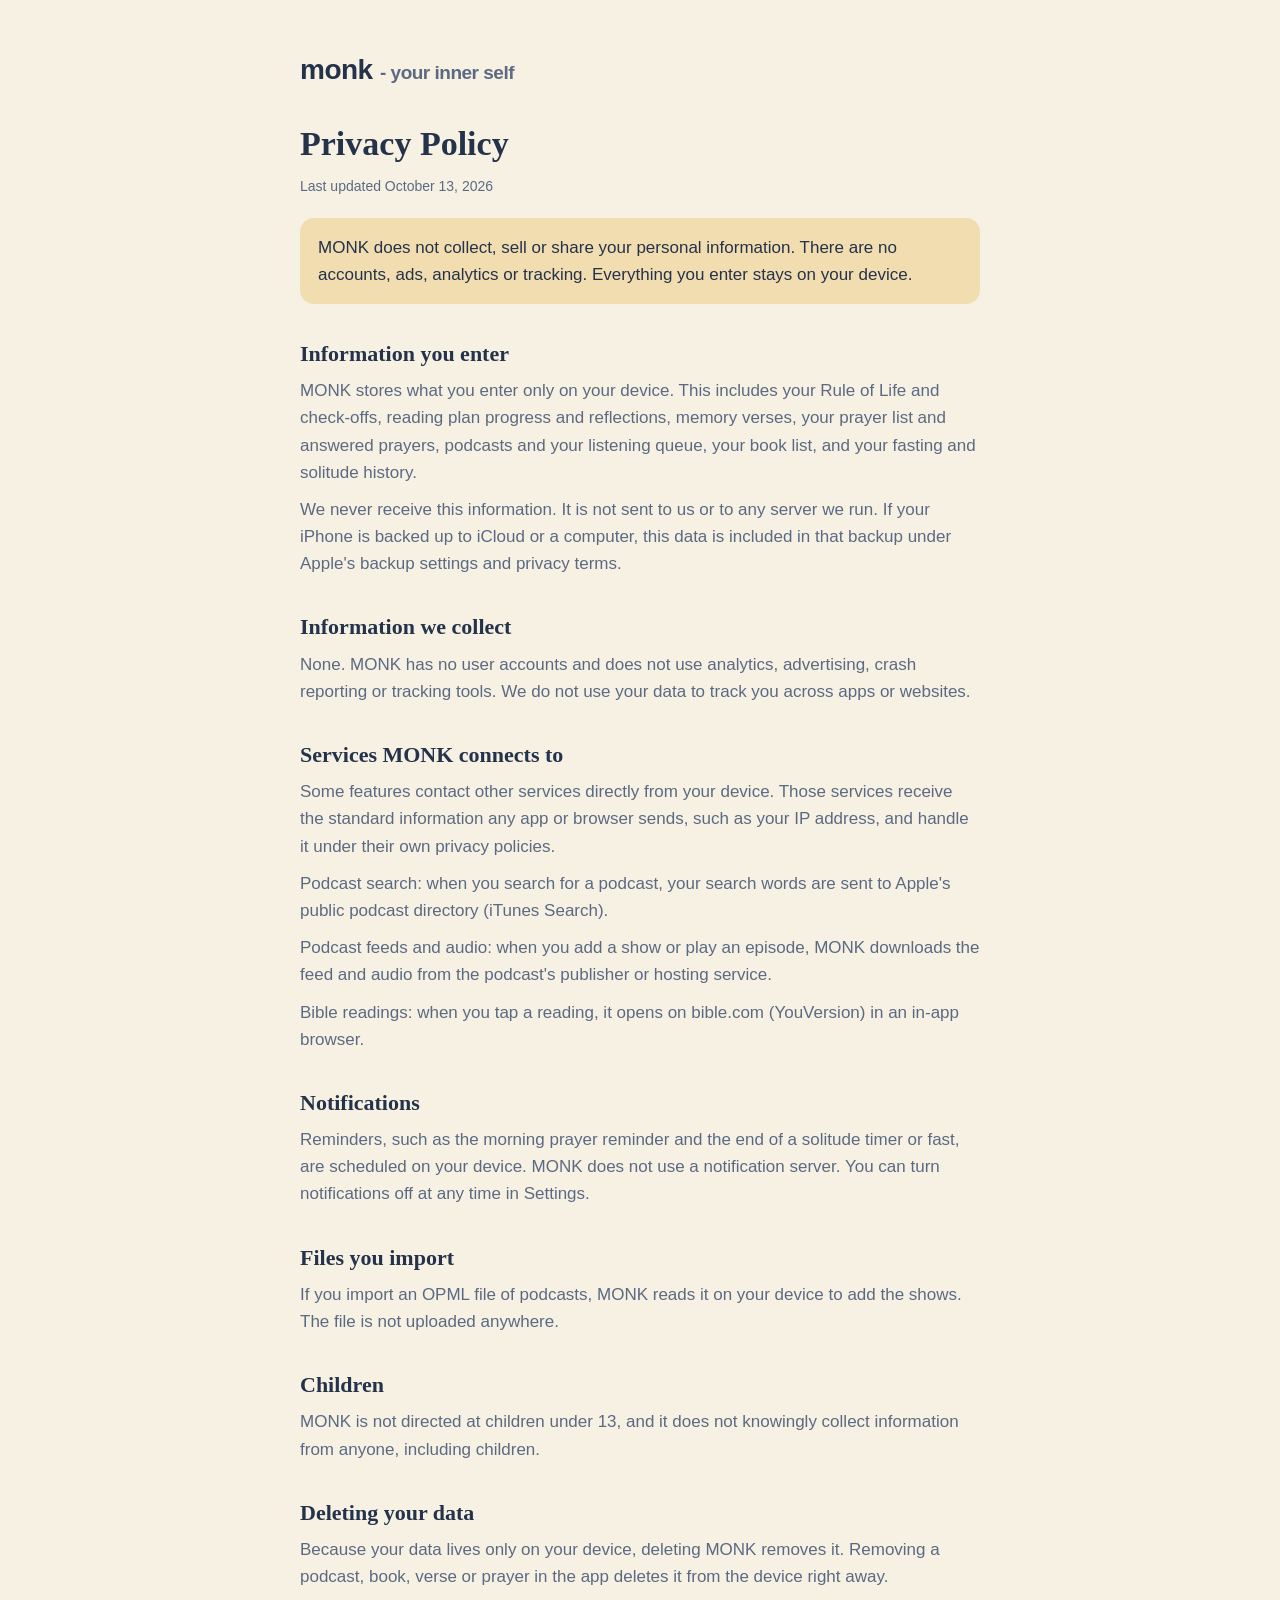
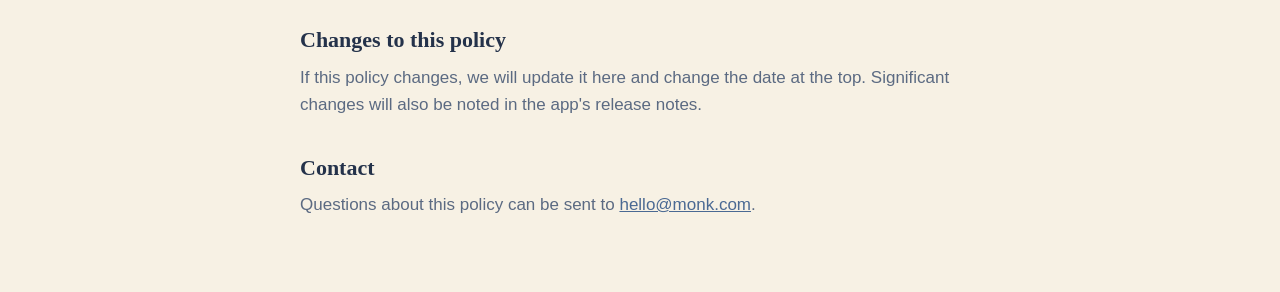
==== index.html @ 339ae99a "MONK privacy policy page Co-Authored-By: Claude Opus 5.5 <noreply@anthropic.com>" ====
<!doctype html>
<html lang="en">
<head>
<meta charset="utf-8">
<meta name="viewport" content="width=device-width, initial-scale=1">
<title>MONK Privacy Policy</title>
<meta name="description" content="Privacy policy for MONK, a Christian Rule of Life app.">
<style>
  :root { --bg:#F7F1E4; --ink:#24324A; --soft:#5B6A82; --slate:#4A6993; --vellum:#F2DDB0; }
  @media (prefers-color-scheme: dark) { :root { --bg:#18212F; --ink:#F2E8D3; --soft:#AFBCCD; --slate:#88A3C0; --vellum:#2A3850; } }
  body { margin:0; background:var(--bg); color:var(--ink); font:17px/1.6 -apple-system, BlinkMacSystemFont, "Segoe UI", sans-serif; }
  main { max-width:680px; margin:0 auto; padding:48px 20px 64px; }
  .mark { font-weight:800; font-size:28px; letter-spacing:-0.5px; }
  .mark span { font-weight:700; font-size:19px; color:var(--soft); }
  h1 { font-family: Georgia, serif; font-size:34px; margin:24px 0 4px; }
  h2 { font-family: Georgia, serif; font-size:22px; margin:32px 0 6px; }
  p { margin:0 0 10px; color:var(--soft); }
  .updated { font-size:14px; }
  .summary { background:var(--vellum); color:var(--ink); padding:16px 18px; border-radius:14px; margin:20px 0 8px; }
  a { color:var(--slate); }
</style>
</head>
<body>
<main>
  <div class="mark">monk <span>- your inner self</span></div>
  <h1>Privacy Policy</h1>
  <p class="updated">Last updated October 13, 2026</p>
  <p class="summary">MONK does not collect, sell or share your personal information. There are no accounts, ads, analytics or tracking. Everything you enter stays on your device.</p>
  <h2>Information you enter</h2>
  <p>MONK stores what you enter only on your device. This includes your Rule of Life and check-offs, reading plan progress and reflections, memory verses, your prayer list and answered prayers, podcasts and your listening queue, your book list, and your fasting and solitude history.</p>
  <p>We never receive this information. It is not sent to us or to any server we run. If your iPhone is backed up to iCloud or a computer, this data is included in that backup under Apple's backup settings and privacy terms.</p>
  <h2>Information we collect</h2>
  <p>None. MONK has no user accounts and does not use analytics, advertising, crash reporting or tracking tools. We do not use your data to track you across apps or websites.</p>
  <h2>Services MONK connects to</h2>
  <p>Some features contact other services directly from your device. Those services receive the standard information any app or browser sends, such as your IP address, and handle it under their own privacy policies.</p>
  <p>Podcast search: when you search for a podcast, your search words are sent to Apple's public podcast directory (iTunes Search).</p>
  <p>Podcast feeds and audio: when you add a show or play an episode, MONK downloads the feed and audio from the podcast's publisher or hosting service.</p>
  <p>Bible readings: when you tap a reading, it opens on bible.com (YouVersion) in an in-app browser.</p>
  <h2>Notifications</h2>
  <p>Reminders, such as the morning prayer reminder and the end of a solitude timer or fast, are scheduled on your device. MONK does not use a notification server. You can turn notifications off at any time in Settings.</p>
  <h2>Files you import</h2>
  <p>If you import an OPML file of podcasts, MONK reads it on your device to add the shows. The file is not uploaded anywhere.</p>
  <h2>Children</h2>
  <p>MONK is not directed at children under 13, and it does not knowingly collect information from anyone, including children.</p>
  <h2>Deleting your data</h2>
  <p>Because your data lives only on your device, deleting MONK removes it. Removing a podcast, book, verse or prayer in the app deletes it from the device right away.</p>
  <h2>Changes to this policy</h2>
  <p>If this policy changes, we will update it here and change the date at the top. Significant changes will also be noted in the app's release notes.</p>
  <h2>Contact</h2>
  <p>Questions about this policy can be sent to <a href="mailto:hello@monk.com">hello@monk.com</a>.</p>
</main>
</body>
</html>
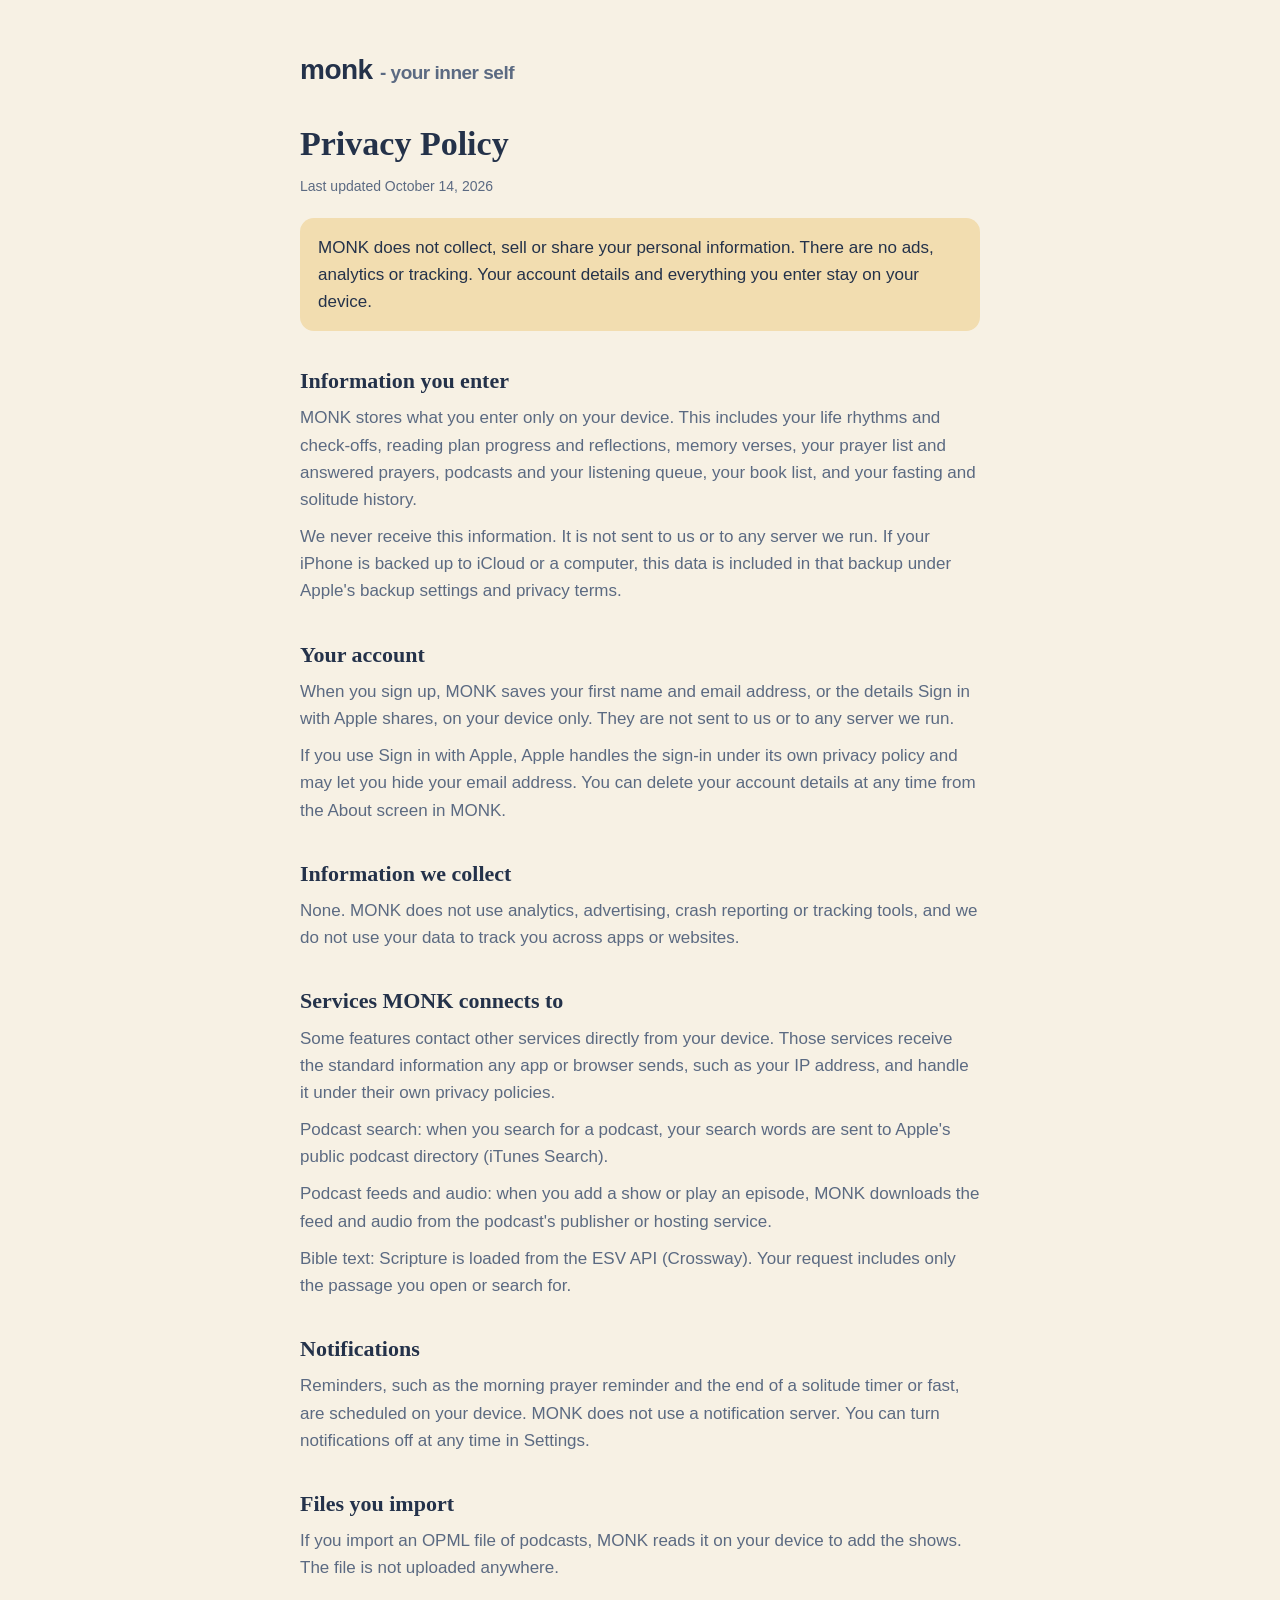
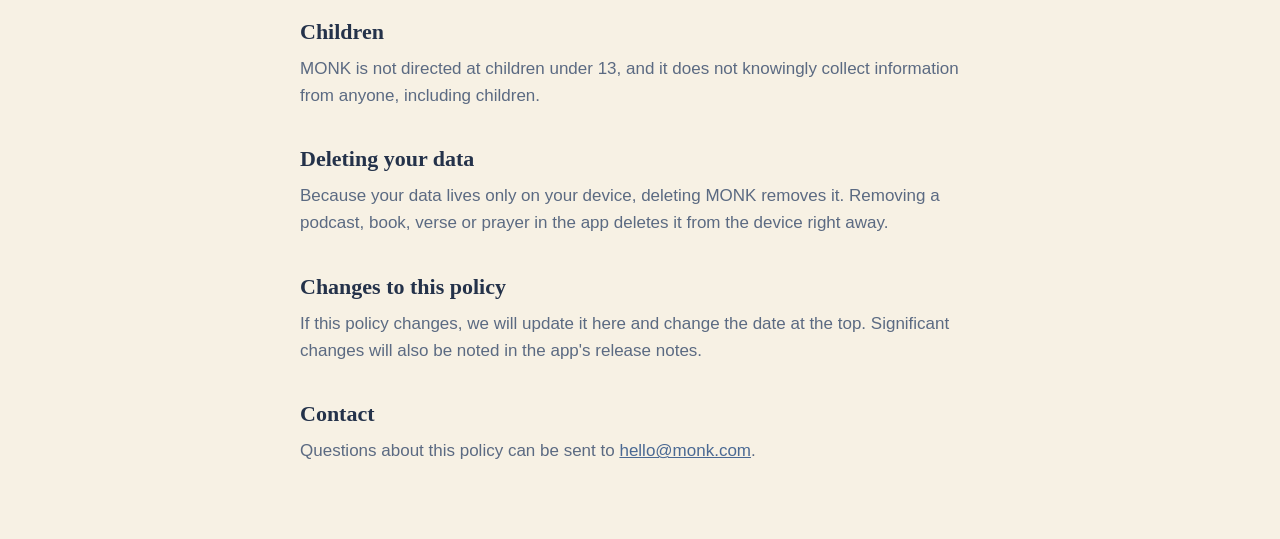
==== commit 4908fc48: "Privacy: accounts stored on device; ESV API Co-Authored-By: Claude Opus 5.5 <noreply@anthropic.com>" ====
--- a/index.html
+++ b/index.html
@@ -24,18 +24,21 @@
 <main>
   <div class="mark">monk <span>- your inner self</span></div>
   <h1>Privacy Policy</h1>
-  <p class="updated">Last updated October 13, 2026</p>
-  <p class="summary">MONK does not collect, sell or share your personal information. There are no accounts, ads, analytics or tracking. Everything you enter stays on your device.</p>
+  <p class="updated">Last updated October 14, 2026</p>
+  <p class="summary">MONK does not collect, sell or share your personal information. There are no ads, analytics or tracking. Your account details and everything you enter stay on your device.</p>
   <h2>Information you enter</h2>
-  <p>MONK stores what you enter only on your device. This includes your Rule of Life and check-offs, reading plan progress and reflections, memory verses, your prayer list and answered prayers, podcasts and your listening queue, your book list, and your fasting and solitude history.</p>
+  <p>MONK stores what you enter only on your device. This includes your life rhythms and check-offs, reading plan progress and reflections, memory verses, your prayer list and answered prayers, podcasts and your listening queue, your book list, and your fasting and solitude history.</p>
   <p>We never receive this information. It is not sent to us or to any server we run. If your iPhone is backed up to iCloud or a computer, this data is included in that backup under Apple's backup settings and privacy terms.</p>
+  <h2>Your account</h2>
+  <p>When you sign up, MONK saves your first name and email address, or the details Sign in with Apple shares, on your device only. They are not sent to us or to any server we run.</p>
+  <p>If you use Sign in with Apple, Apple handles the sign-in under its own privacy policy and may let you hide your email address. You can delete your account details at any time from the About screen in MONK.</p>
   <h2>Information we collect</h2>
-  <p>None. MONK has no user accounts and does not use analytics, advertising, crash reporting or tracking tools. We do not use your data to track you across apps or websites.</p>
+  <p>None. MONK does not use analytics, advertising, crash reporting or tracking tools, and we do not use your data to track you across apps or websites.</p>
   <h2>Services MONK connects to</h2>
   <p>Some features contact other services directly from your device. Those services receive the standard information any app or browser sends, such as your IP address, and handle it under their own privacy policies.</p>
   <p>Podcast search: when you search for a podcast, your search words are sent to Apple's public podcast directory (iTunes Search).</p>
   <p>Podcast feeds and audio: when you add a show or play an episode, MONK downloads the feed and audio from the podcast's publisher or hosting service.</p>
-  <p>Bible readings: when you tap a reading, it opens on bible.com (YouVersion) in an in-app browser.</p>
+  <p>Bible text: Scripture is loaded from the ESV API (Crossway). Your request includes only the passage you open or search for.</p>
   <h2>Notifications</h2>
   <p>Reminders, such as the morning prayer reminder and the end of a solitude timer or fast, are scheduled on your device. MONK does not use a notification server. You can turn notifications off at any time in Settings.</p>
   <h2>Files you import</h2>
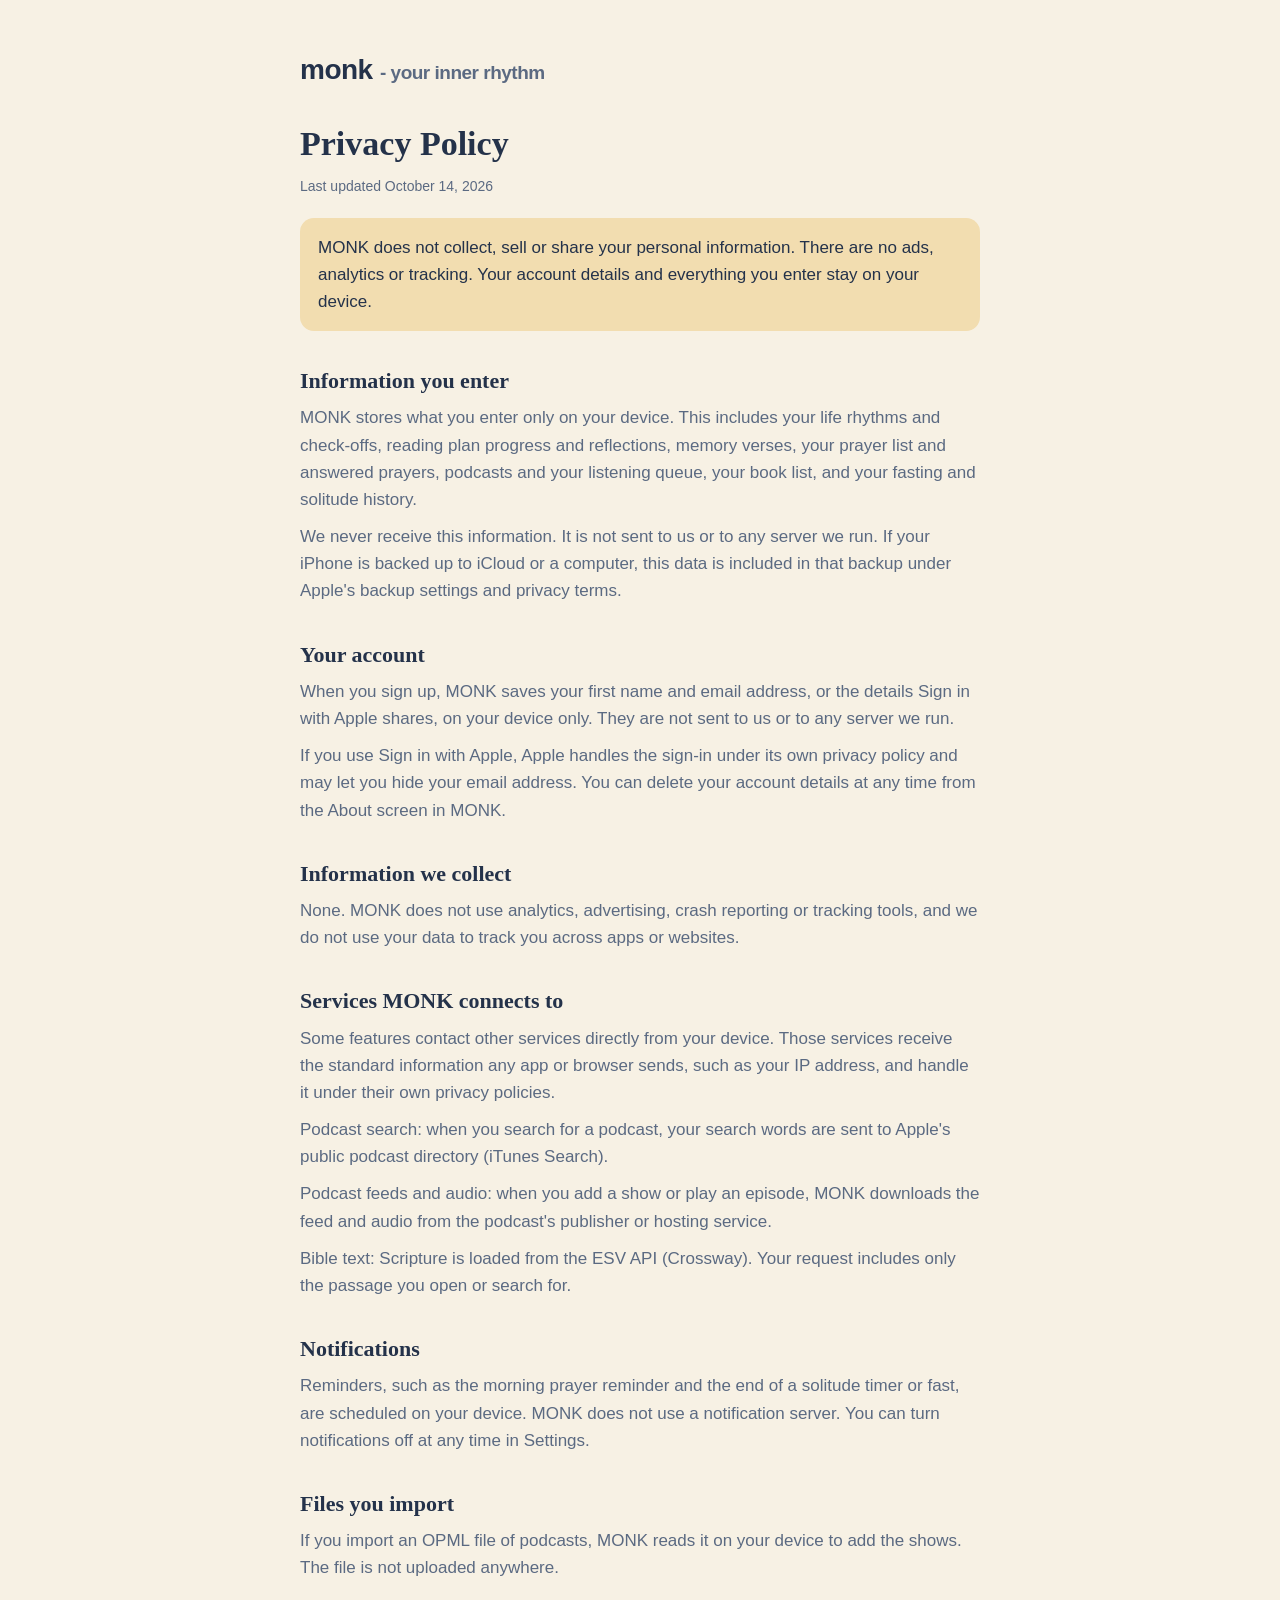
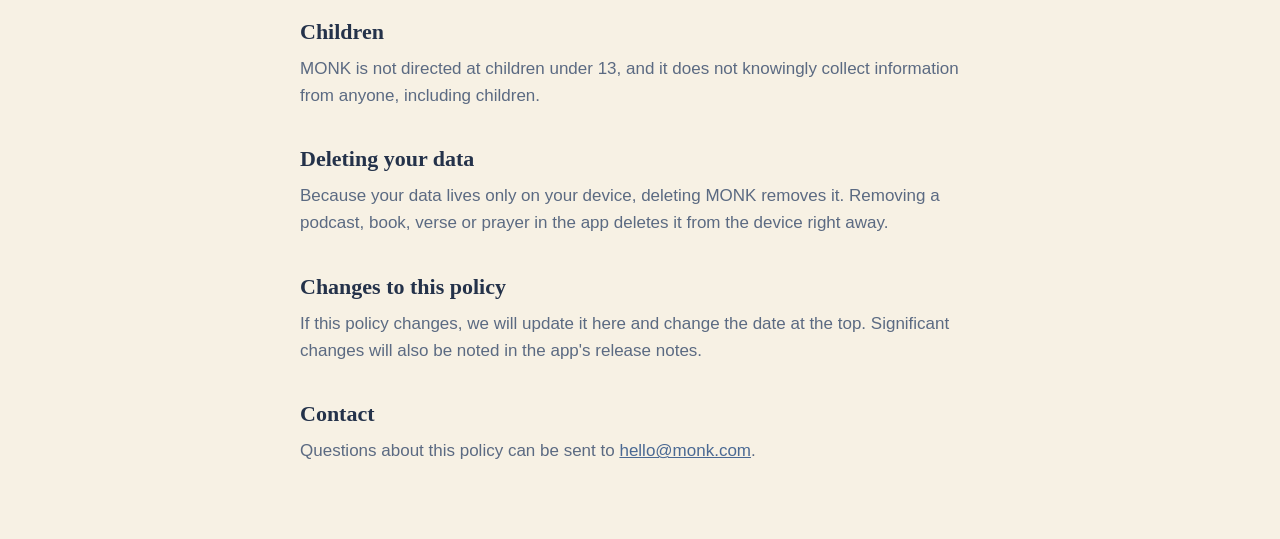
==== commit 8580e264: "Tagline: your inner rhythm Co-Authored-By: Claude Opus 5.5 <noreply@anthropic.com>" ====
--- a/index.html
+++ b/index.html
@@ -22,7 +22,7 @@
 </head>
 <body>
 <main>
-  <div class="mark">monk <span>- your inner self</span></div>
+  <div class="mark">monk <span>- your inner rhythm</span></div>
   <h1>Privacy Policy</h1>
   <p class="updated">Last updated October 14, 2026</p>
   <p class="summary">MONK does not collect, sell or share your personal information. There are no ads, analytics or tracking. Your account details and everything you enter stay on your device.</p>
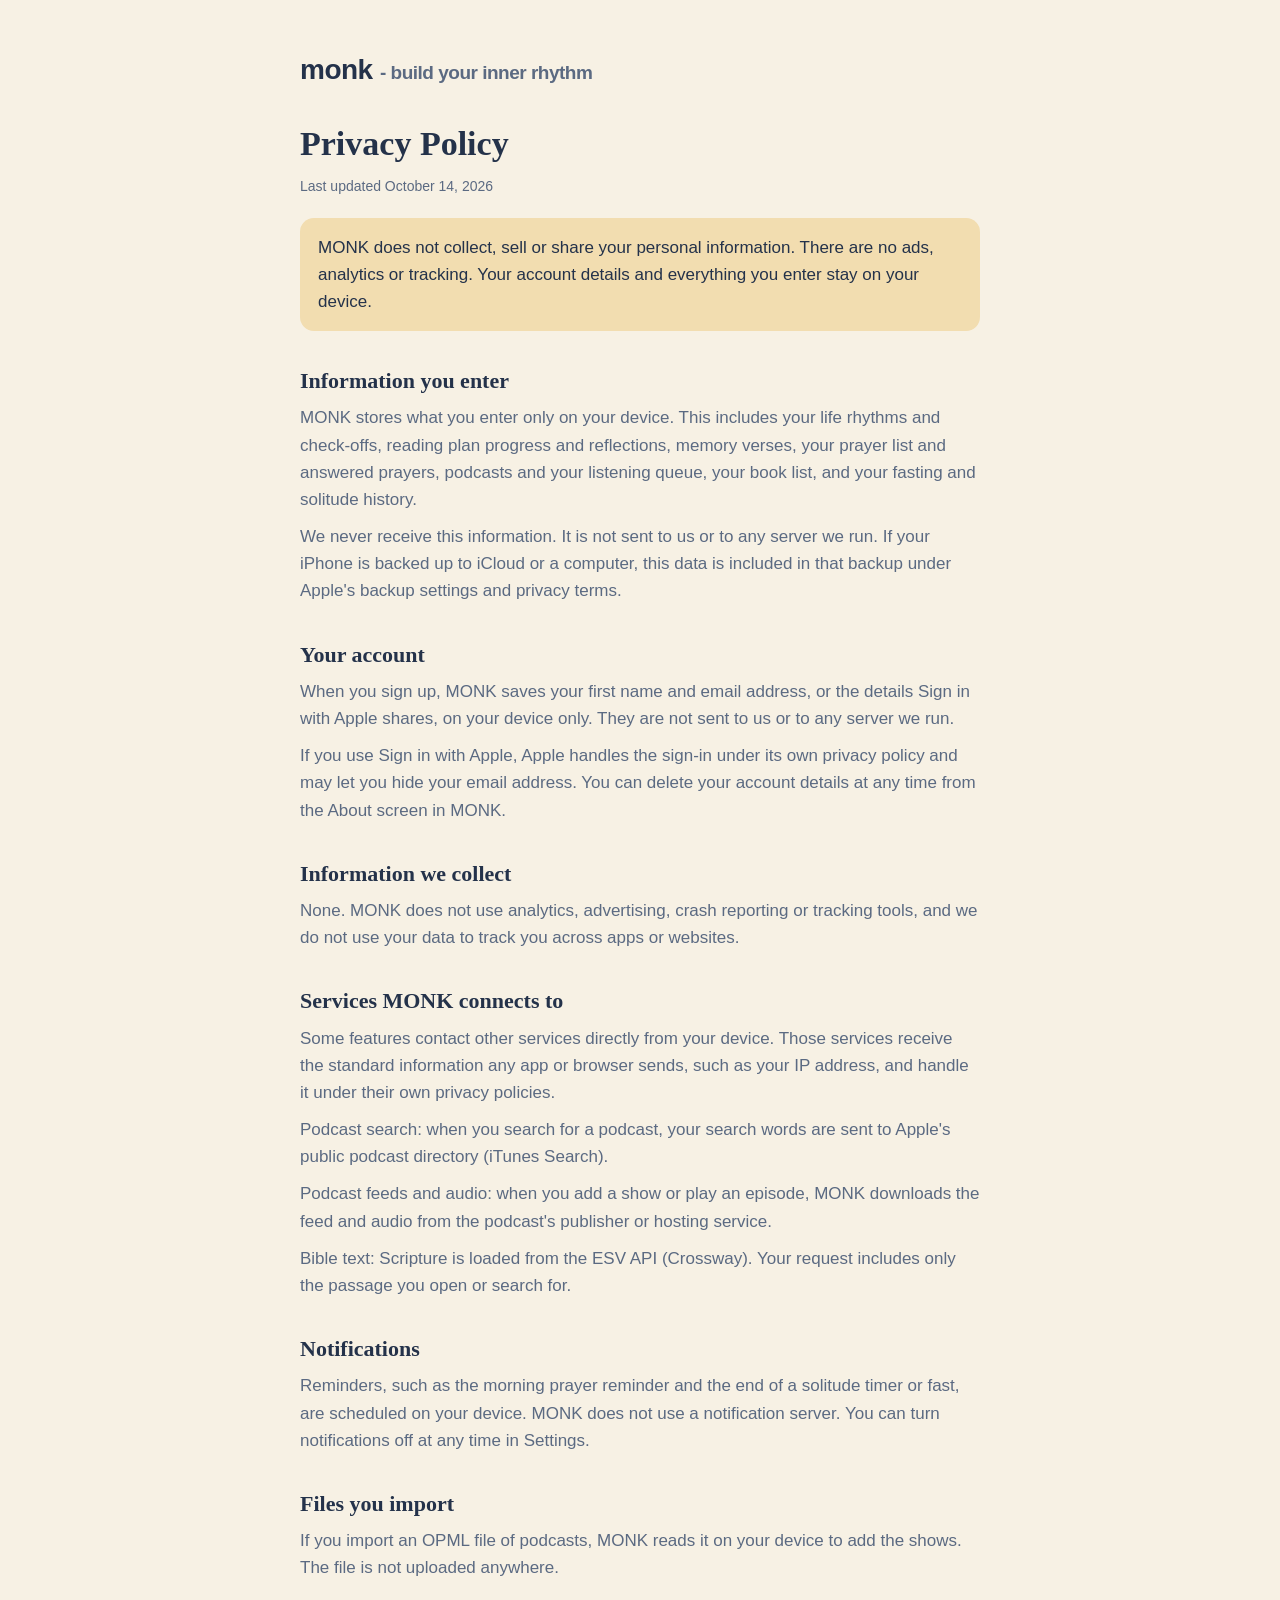
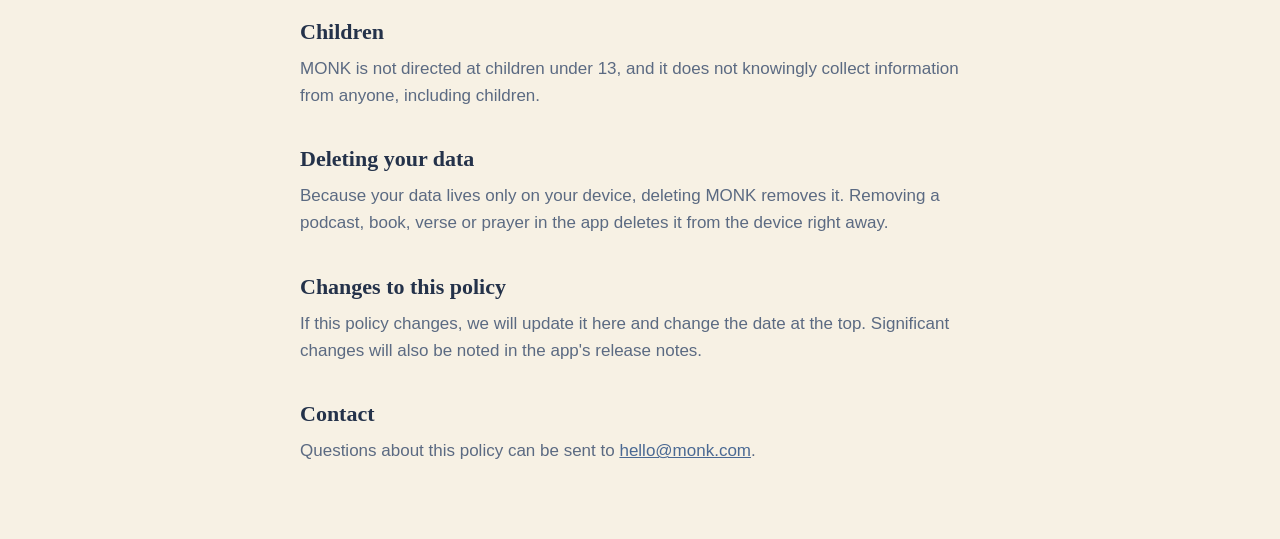
==== commit 583e23e1: "Tagline: build your inner rhythm" ====
--- a/index.html
+++ b/index.html
@@ -22,7 +22,7 @@
 </head>
 <body>
 <main>
-  <div class="mark">monk <span>- your inner rhythm</span></div>
+  <div class="mark">monk <span>- build your inner rhythm</span></div>
   <h1>Privacy Policy</h1>
   <p class="updated">Last updated October 14, 2026</p>
   <p class="summary">MONK does not collect, sell or share your personal information. There are no ads, analytics or tracking. Your account details and everything you enter stay on your device.</p>
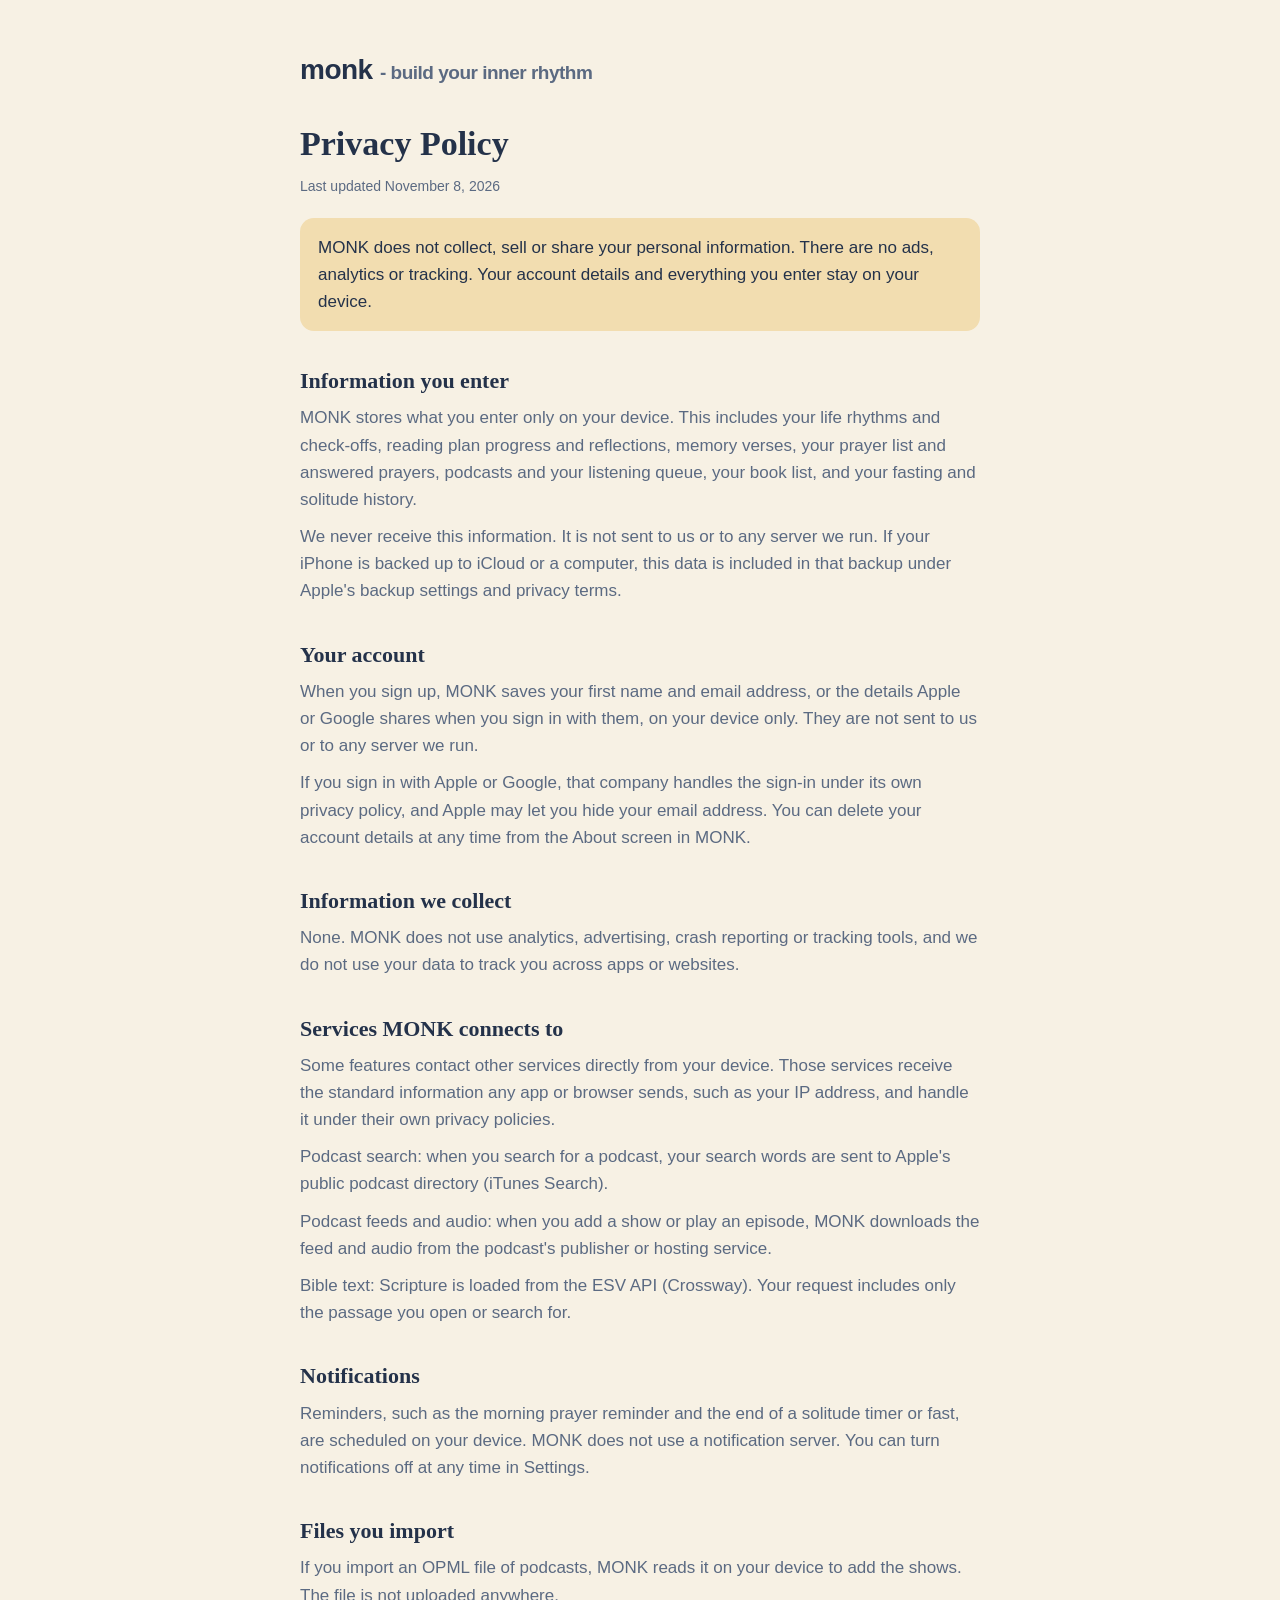
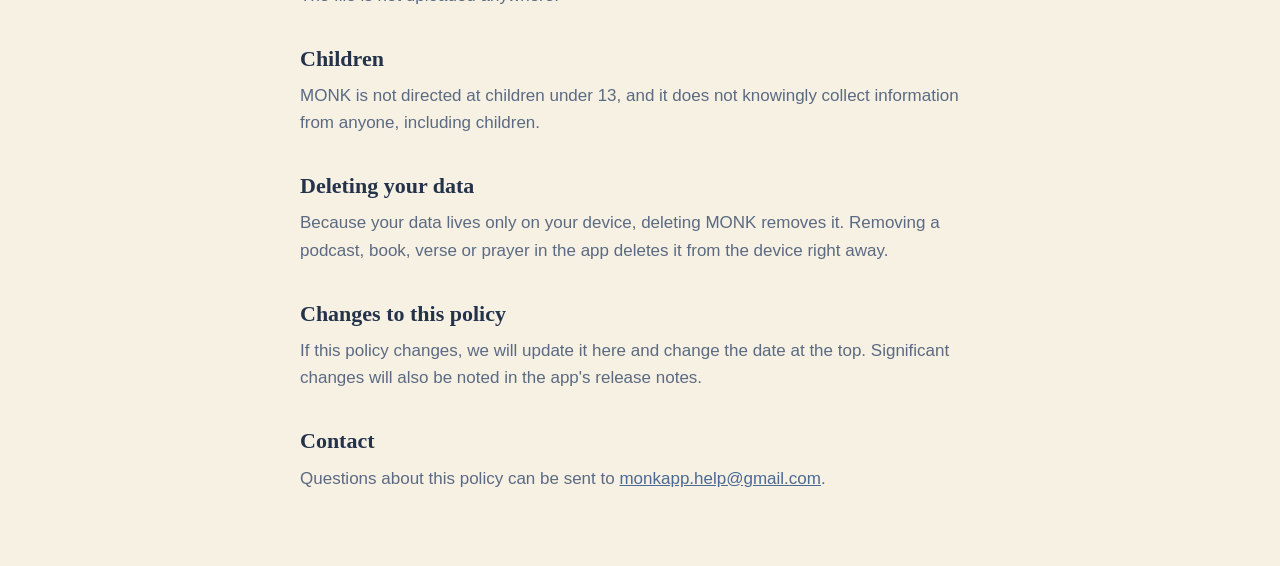
==== commit 575a98b7: "Contact email monkapp.help@gmail.com; mention Google sign-in Co-Authored-By: Claude Opus 5.5 <norepl" ====
--- a/index.html
+++ b/index.html
@@ -24,14 +24,14 @@
 <main>
   <div class="mark">monk <span>- build your inner rhythm</span></div>
   <h1>Privacy Policy</h1>
-  <p class="updated">Last updated October 14, 2026</p>
+  <p class="updated">Last updated November 8, 2026</p>
   <p class="summary">MONK does not collect, sell or share your personal information. There are no ads, analytics or tracking. Your account details and everything you enter stay on your device.</p>
   <h2>Information you enter</h2>
   <p>MONK stores what you enter only on your device. This includes your life rhythms and check-offs, reading plan progress and reflections, memory verses, your prayer list and answered prayers, podcasts and your listening queue, your book list, and your fasting and solitude history.</p>
   <p>We never receive this information. It is not sent to us or to any server we run. If your iPhone is backed up to iCloud or a computer, this data is included in that backup under Apple's backup settings and privacy terms.</p>
   <h2>Your account</h2>
-  <p>When you sign up, MONK saves your first name and email address, or the details Sign in with Apple shares, on your device only. They are not sent to us or to any server we run.</p>
-  <p>If you use Sign in with Apple, Apple handles the sign-in under its own privacy policy and may let you hide your email address. You can delete your account details at any time from the About screen in MONK.</p>
+  <p>When you sign up, MONK saves your first name and email address, or the details Apple or Google shares when you sign in with them, on your device only. They are not sent to us or to any server we run.</p>
+  <p>If you sign in with Apple or Google, that company handles the sign-in under its own privacy policy, and Apple may let you hide your email address. You can delete your account details at any time from the About screen in MONK.</p>
   <h2>Information we collect</h2>
   <p>None. MONK does not use analytics, advertising, crash reporting or tracking tools, and we do not use your data to track you across apps or websites.</p>
   <h2>Services MONK connects to</h2>
@@ -50,7 +50,7 @@
   <h2>Changes to this policy</h2>
   <p>If this policy changes, we will update it here and change the date at the top. Significant changes will also be noted in the app's release notes.</p>
   <h2>Contact</h2>
-  <p>Questions about this policy can be sent to <a href="mailto:hello@monk.com">hello@monk.com</a>.</p>
+  <p>Questions about this policy can be sent to <a href="mailto:monkapp.help@gmail.com">monkapp.help@gmail.com</a>.</p>
 </main>
 </body>
 </html>
